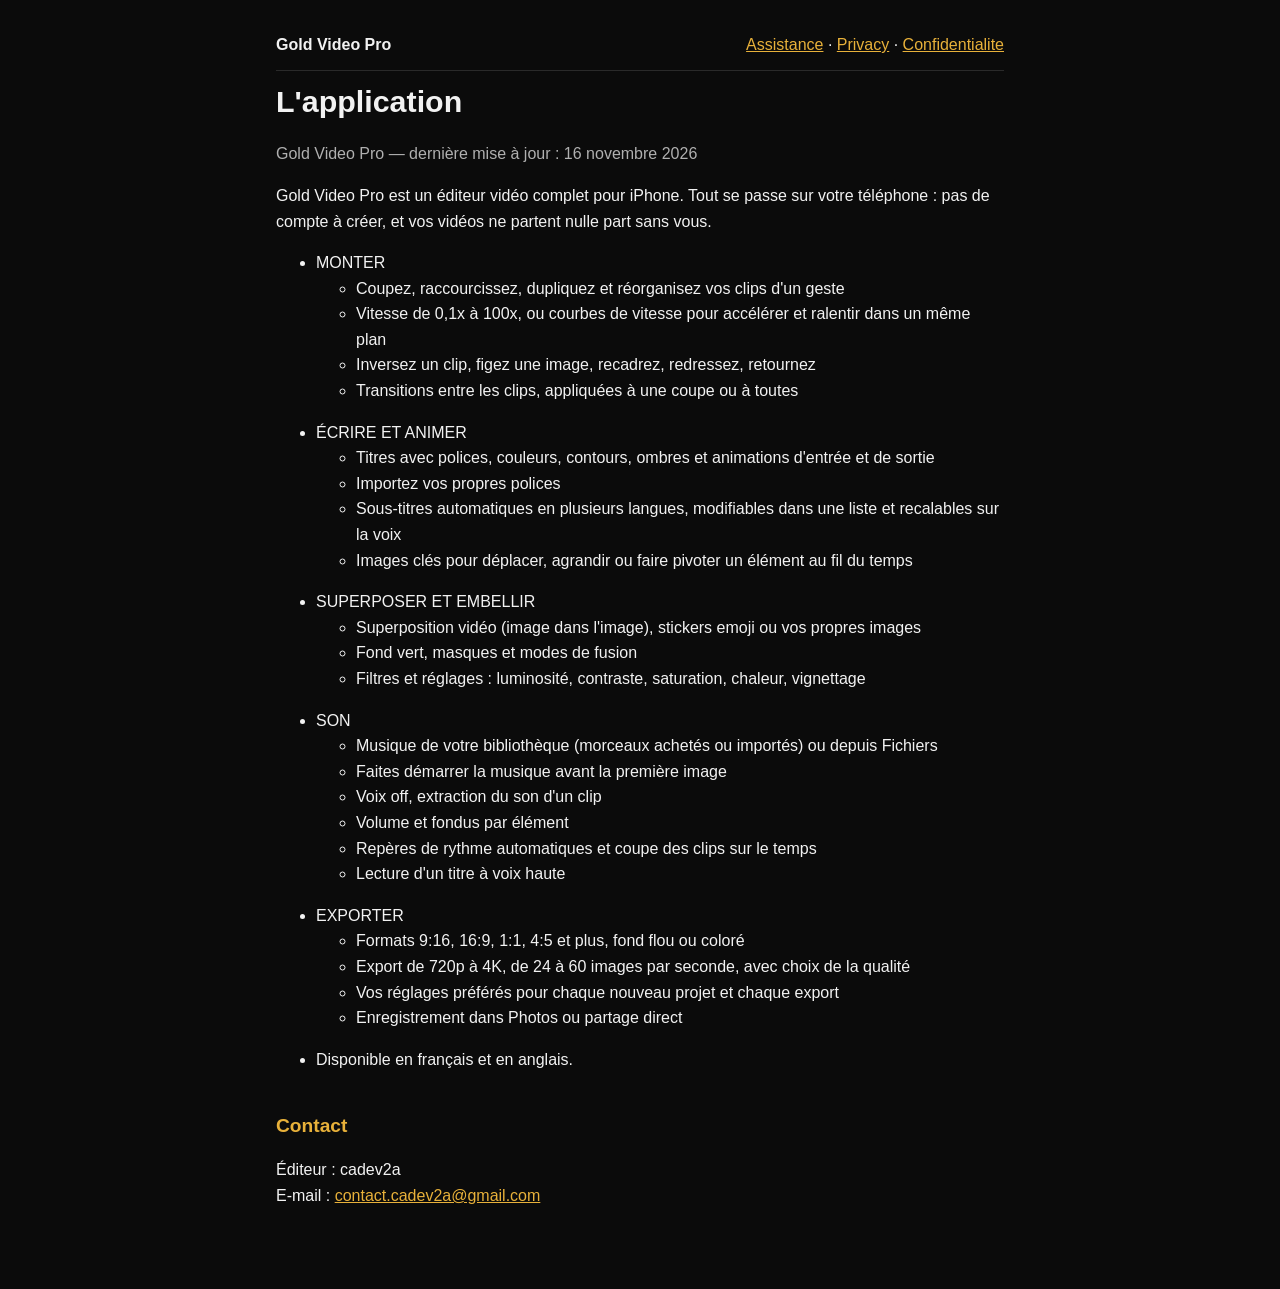
==== index.html @ 45f6d98f "Add files via upload" ====
<!doctype html>
<html lang="fr"><head><meta charset="utf-8"><meta name="viewport" content="width=device-width, initial-scale=1">
<title>Confidentialité — Gold Video Pro</title><style>
:root{--bg:#0b0b0b;--fg:#f2f2f2;--muted:#b0b0b0;--gold:#e8b13a;--line:#2a2a2a}
*{box-sizing:border-box}body{margin:0;background:var(--bg);color:var(--fg);font:16px/1.6 -apple-system,BlinkMacSystemFont,"Segoe UI",Roboto,sans-serif}
main{max-width:760px;margin:0 auto;padding:32px 16px 64px}h1{font-size:1.9rem;margin:.2em 0}h2{font-size:1.2rem;margin-top:2em;color:var(--gold)}
p,li{color:var(--fg)}.muted{color:var(--muted)}a{color:var(--gold)}nav{display:flex;justify-content:space-between;align-items:center;border-bottom:1px solid var(--line);padding-bottom:12px}
.todo{background:#3a2c08;color:#ffe08a;padding:2px 6px;border-radius:4px}
</style></head>
<body><main><nav><strong>Gold Video Pro</strong><span><a href="support.html">Assistance</a> · <a href="privacy.html">Privacy</a> · <a href="confidentialite.html">Confidentialite</a></span></nav>

<h1>L'application</h1>
<p class="muted">Gold Video Pro — dernière mise à jour : 16 novembre 2026</p>
<p>
Gold Video Pro est un éditeur vidéo complet pour iPhone. Tout se passe sur votre téléphone : pas de compte à créer, et vos vidéos ne partent nulle part sans vous.</p>

<ul>
<li>MONTER</li>
<ul>
<li>Coupez, raccourcissez, dupliquez et réorganisez vos clips d'un geste</li>
<li>Vitesse de 0,1x à 100x, ou courbes de vitesse pour accélérer et ralentir dans un même plan</li>
<li>Inversez un clip, figez une image, recadrez, redressez, retournez</li>
<li>Transitions entre les clips, appliquées à une coupe ou à toutes</li></ul></ul>

<ul>
<li>ÉCRIRE ET ANIMER</li>
<ul>
<li>Titres avec polices, couleurs, contours, ombres et animations d'entrée et de sortie</li>
<li>Importez vos propres polices</li>
<li>Sous-titres automatiques en plusieurs langues, modifiables dans une liste et recalables sur la voix</li>
<li>Images clés pour déplacer, agrandir ou faire pivoter un élément au fil du temps</li></ul></ul>

<ul>
<li>SUPERPOSER ET EMBELLIR</li>
<ul>
<li>Superposition vidéo (image dans l'image), stickers emoji ou vos propres images</li>
<li>Fond vert, masques et modes de fusion</li>
<li>Filtres et réglages : luminosité, contraste, saturation, chaleur, vignettage</li></ul></ul>

<ul>
<li>SON</li>
<ul>
<li>Musique de votre bibliothèque (morceaux achetés ou importés) ou depuis Fichiers</li>
<li>Faites démarrer la musique avant la première image</li>
<li>Voix off, extraction du son d'un clip</li>
<li>Volume et fondus par élément</li>
<li>Repères de rythme automatiques et coupe des clips sur le temps</li>
<li>Lecture d'un titre à voix haute</li></ul></ul>

<ul>
<li>EXPORTER</li>
<ul>
<li>Formats 9:16, 16:9, 1:1, 4:5 et plus, fond flou ou coloré</li>
<li>Export de 720p à 4K, de 24 à 60 images par seconde, avec choix de la qualité</li>
<li>Vos réglages préférés pour chaque nouveau projet et chaque export</li>
<li>Enregistrement dans Photos ou partage direct</li></ul></ul>

<ul>
<li>Disponible en français et en anglais.</li></ul>

<h2>Contact</h2>
<p>Éditeur : cadev2a<br>
E-mail : <a href="mailto:contact.cadev2a@gmail.com">contact.cadev2a@gmail.com</a></p>

</main></body></html>
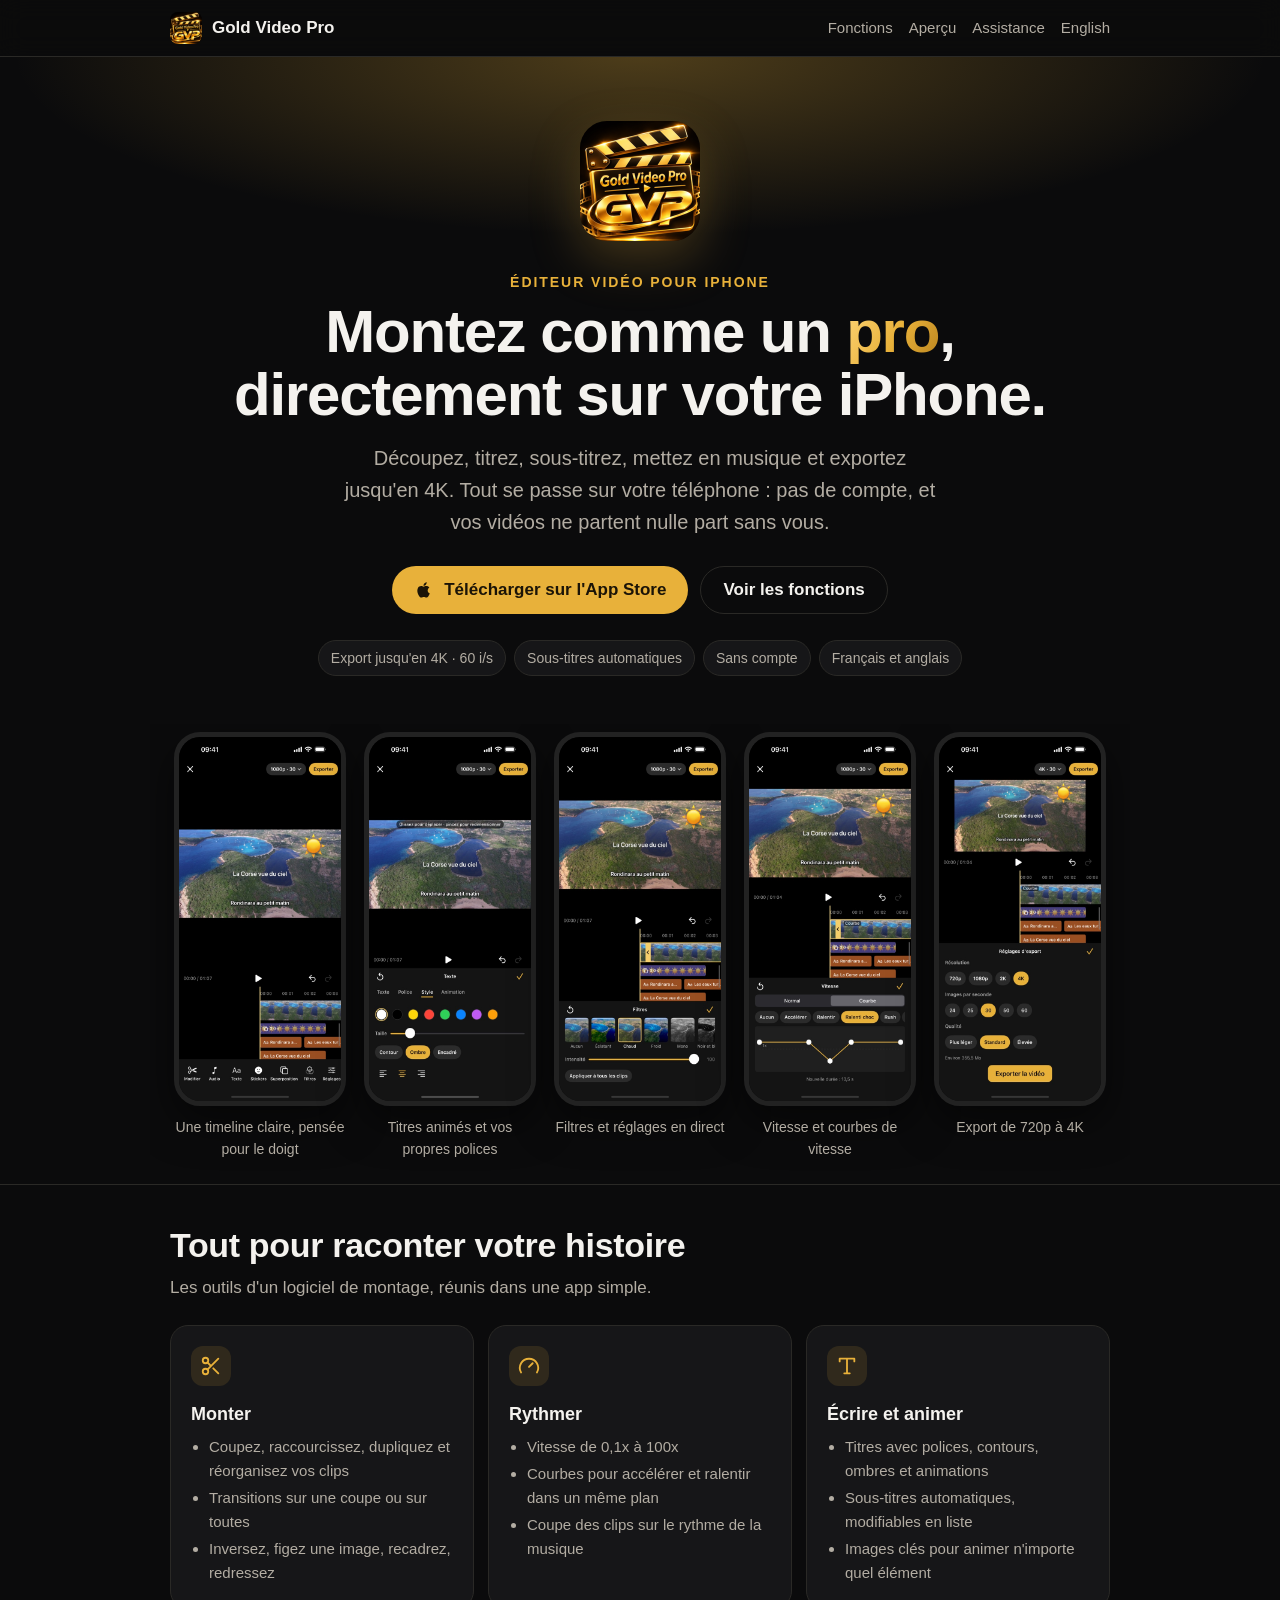
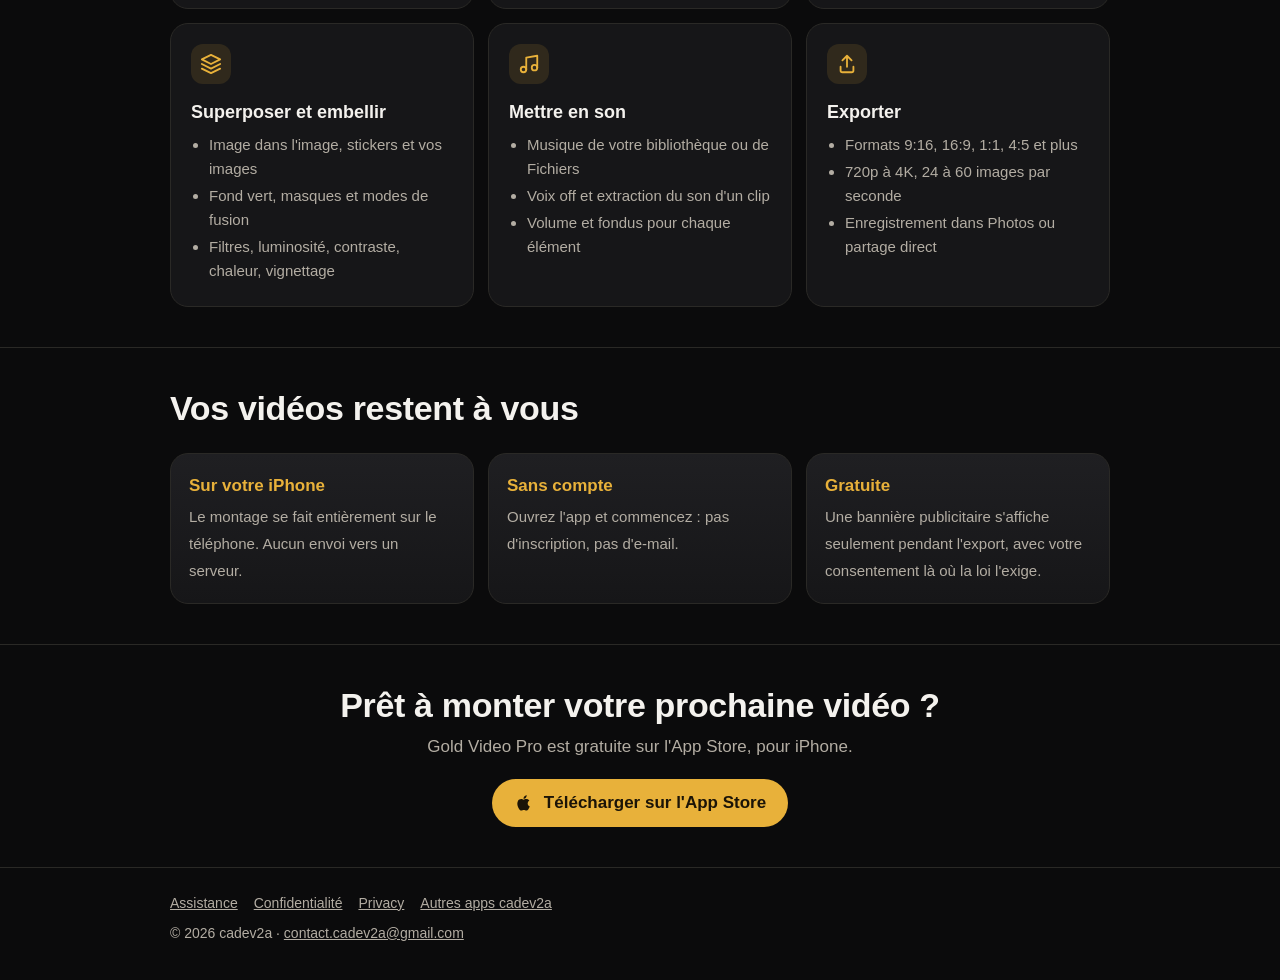
==== commit 8b459ad7: "docs: nouvelle page d'accueil de Gold Video Pro (français et anglais) Co-Authored-By: Claude Opus 5." ====
--- a/index.html
+++ b/index.html
@@ -1,65 +1,77 @@
 <!doctype html>
-<html lang="fr"><head><meta charset="utf-8"><meta name="viewport" content="width=device-width, initial-scale=1">
-<title>Confidentialité — Gold Video Pro</title><style>
-:root{--bg:#0b0b0b;--fg:#f2f2f2;--muted:#b0b0b0;--gold:#e8b13a;--line:#2a2a2a}
-*{box-sizing:border-box}body{margin:0;background:var(--bg);color:var(--fg);font:16px/1.6 -apple-system,BlinkMacSystemFont,"Segoe UI",Roboto,sans-serif}
-main{max-width:760px;margin:0 auto;padding:32px 16px 64px}h1{font-size:1.9rem;margin:.2em 0}h2{font-size:1.2rem;margin-top:2em;color:var(--gold)}
-p,li{color:var(--fg)}.muted{color:var(--muted)}a{color:var(--gold)}nav{display:flex;justify-content:space-between;align-items:center;border-bottom:1px solid var(--line);padding-bottom:12px}
-.todo{background:#3a2c08;color:#ffe08a;padding:2px 6px;border-radius:4px}
-</style></head>
-<body><main><nav><strong>Gold Video Pro</strong><span><a href="support.html">Assistance</a> · <a href="privacy.html">Privacy</a> · <a href="confidentialite.html">Confidentialite</a></span></nav>
+<html lang="fr">
+<head>
+  <meta charset="utf-8">
+  <meta name="viewport" content="width=device-width, initial-scale=1">
+  <title>Gold Video Pro – Montage vidéo sur iPhone</title>
+  <meta name="description" content="Gold Video Pro, l&#x27;éditeur vidéo complet pour iPhone : découpe, titres, sous-titres automatiques, musique, filtres, export jusqu&#x27;en 4K. Tout reste sur votre téléphone, sans compte.">
+  <meta name="theme-color" content="#0b0b0c">
+  <meta property="og:title" content="Gold Video Pro – Montage vidéo sur iPhone">
+  <meta property="og:description" content="Gold Video Pro, l&#x27;éditeur vidéo complet pour iPhone : découpe, titres, sous-titres automatiques, musique, filtres, export jusqu&#x27;en 4K. Tout reste sur votre téléphone, sans compte.">
+  <meta property="og:image" content="https://cadev2a.github.io/GoldVideoPro/img/icon-240.png">
+  <meta name="apple-itunes-app" content="app-id=6833085219">
+  <link rel="alternate" hreflang="fr" href="https://cadev2a.github.io/GoldVideoPro/index.html">
+  <link rel="alternate" hreflang="en" href="https://cadev2a.github.io/GoldVideoPro/en.html">
+  <link rel="icon" href="img/icon-192.png">
+  <link rel="apple-touch-icon" href="img/apple-touch-icon.png">
+  <link rel="stylesheet" href="style.css">
+</head>
+<body>
+  <header class="top">
+    <div class="wrap">
+      <a class="brand" href="index.html"><img src="img/icon-192.png" alt="">Gold Video Pro</a>
+      <nav><a href="#fonctions" class="hide-sm">Fonctions</a><a href="#apercu" class="hide-sm">Aperçu</a><a href="support.html">Assistance</a><a href="en.html" hreflang="en">English</a></nav>
+    </div>
+  </header>
 
-<h1>L'application</h1>
-<p class="muted">Gold Video Pro — dernière mise à jour : 16 novembre 2026</p>
-<p>
-Gold Video Pro est un éditeur vidéo complet pour iPhone. Tout se passe sur votre téléphone : pas de compte à créer, et vos vidéos ne partent nulle part sans vous.</p>
+  <main>
+    <section class="hero">
+      <div class="wrap">
+        <img class="icon" src="img/icon-240.png" alt="Icône de Gold Video Pro" width="120" height="120">
+        <p class="eyebrow">Éditeur vidéo pour iPhone</p>
+        <h1>Montez comme un <span>pro</span>,<br>directement sur votre iPhone.</h1>
+        <p class="lead">Découpez, titrez, sous-titrez, mettez en musique et exportez jusqu&#x27;en 4K. Tout se passe sur votre téléphone : pas de compte, et vos vidéos ne partent nulle part sans vous.</p>
+        <div class="cta">
+          <a class="btn btn-primary" href="https://apps.apple.com/fr/app/gold-video-pro/id6833085219"><svg viewBox="0 0 24 24" fill="currentColor" aria-hidden="true"><path d="M16.4 12.6c0-2.4 2-3.5 2-3.6-1.1-1.6-2.8-1.8-3.4-1.8-1.4-.2-2.8.8-3.5.8-.7 0-1.8-.8-3-.8-1.5 0-3 .9-3.8 2.3-1.6 2.8-.4 7 1.2 9.3.8 1.1 1.7 2.4 2.9 2.3 1.2 0 1.6-.7 3-.7s1.8.7 3 .7c1.3 0 2.1-1.1 2.8-2.3.9-1.3 1.3-2.6 1.3-2.6s-2.5-1-2.5-3.6zM14.2 5.6c.6-.8 1.1-1.9 1-3-1 0-2.1.7-2.8 1.5-.6.7-1.1 1.8-1 2.9 1.1.1 2.1-.6 2.8-1.4z"/></svg>Télécharger sur l&#x27;App Store</a>
+          <a class="btn btn-ghost" href="#fonctions">Voir les fonctions</a>
+        </div>
+        <ul class="chips"><li>Export jusqu&#x27;en 4K · 60 i/s</li><li>Sous-titres automatiques</li><li>Sans compte</li><li>Français et anglais</li></ul>
+      </div>
+    </section>
 
-<ul>
-<li>MONTER</li>
-<ul>
-<li>Coupez, raccourcissez, dupliquez et réorganisez vos clips d'un geste</li>
-<li>Vitesse de 0,1x à 100x, ou courbes de vitesse pour accélérer et ralentir dans un même plan</li>
-<li>Inversez un clip, figez une image, recadrez, redressez, retournez</li>
-<li>Transitions entre les clips, appliquées à une coupe ou à toutes</li></ul></ul>
+    <section id="apercu" class="wrap" aria-label="Aperçu">
+      <div class="shots"><figure><img src="img/fr-1-editor.jpg" alt="Une timeline claire, pensée pour le doigt" loading="lazy" width="540" height="1173"><figcaption>Une timeline claire, pensée pour le doigt</figcaption></figure><figure><img src="img/fr-3-text.jpg" alt="Titres animés et vos propres polices" loading="lazy" width="540" height="1173"><figcaption>Titres animés et vos propres polices</figcaption></figure><figure><img src="img/fr-4-filters.jpg" alt="Filtres et réglages en direct" loading="lazy" width="540" height="1173"><figcaption>Filtres et réglages en direct</figcaption></figure><figure><img src="img/fr-5-speed.jpg" alt="Vitesse et courbes de vitesse" loading="lazy" width="540" height="1173"><figcaption>Vitesse et courbes de vitesse</figcaption></figure><figure><img src="img/fr-6-export.jpg" alt="Export de 720p à 4K" loading="lazy" width="540" height="1173"><figcaption>Export de 720p à 4K</figcaption></figure></div>
+    </section>
 
-<ul>
-<li>ÉCRIRE ET ANIMER</li>
-<ul>
-<li>Titres avec polices, couleurs, contours, ombres et animations d'entrée et de sortie</li>
-<li>Importez vos propres polices</li>
-<li>Sous-titres automatiques en plusieurs langues, modifiables dans une liste et recalables sur la voix</li>
-<li>Images clés pour déplacer, agrandir ou faire pivoter un élément au fil du temps</li></ul></ul>
+    <section id="fonctions" class="block">
+      <div class="wrap">
+        <h2>Tout pour raconter votre histoire</h2>
+        <p class="muted">Les outils d&#x27;un logiciel de montage, réunis dans une app simple.</p>
+        <div class="features"><article class="feature"><div class="ico" aria-hidden="true"><svg viewBox="0 0 24 24" fill="none" stroke="currentColor" stroke-width="2" stroke-linecap="round" stroke-linejoin="round"><circle cx="6" cy="6" r="3"/><circle cx="6" cy="18" r="3"/><path d="M20 4 8.1 15.9M14.5 14.5 20 20M8.1 8.1 12 12"/></svg></div><h3>Monter</h3><ul><li>Coupez, raccourcissez, dupliquez et réorganisez vos clips</li><li>Transitions sur une coupe ou sur toutes</li><li>Inversez, figez une image, recadrez, redressez</li></ul></article><article class="feature"><div class="ico" aria-hidden="true"><svg viewBox="0 0 24 24" fill="none" stroke="currentColor" stroke-width="2" stroke-linecap="round" stroke-linejoin="round"><path d="M12 13l4-4"/><path d="M3.3 19a10 10 0 1 1 17.4 0"/></svg></div><h3>Rythmer</h3><ul><li>Vitesse de 0,1x à 100x</li><li>Courbes pour accélérer et ralentir dans un même plan</li><li>Coupe des clips sur le rythme de la musique</li></ul></article><article class="feature"><div class="ico" aria-hidden="true"><svg viewBox="0 0 24 24" fill="none" stroke="currentColor" stroke-width="2" stroke-linecap="round" stroke-linejoin="round"><path d="M4 7V4h16v3M9 20h6M12 4v16"/></svg></div><h3>Écrire et animer</h3><ul><li>Titres avec polices, contours, ombres et animations</li><li>Sous-titres automatiques, modifiables en liste</li><li>Images clés pour animer n&#x27;importe quel élément</li></ul></article><article class="feature"><div class="ico" aria-hidden="true"><svg viewBox="0 0 24 24" fill="none" stroke="currentColor" stroke-width="2" stroke-linecap="round" stroke-linejoin="round"><path d="m12 2 10 5-10 5L2 7l10-5z"/><path d="m2 17 10 5 10-5M2 12l10 5 10-5"/></svg></div><h3>Superposer et embellir</h3><ul><li>Image dans l&#x27;image, stickers et vos images</li><li>Fond vert, masques et modes de fusion</li><li>Filtres, luminosité, contraste, chaleur, vignettage</li></ul></article><article class="feature"><div class="ico" aria-hidden="true"><svg viewBox="0 0 24 24" fill="none" stroke="currentColor" stroke-width="2" stroke-linecap="round" stroke-linejoin="round"><path d="M9 18V5l12-2v13"/><circle cx="6" cy="18" r="3"/><circle cx="18" cy="16" r="3"/></svg></div><h3>Mettre en son</h3><ul><li>Musique de votre bibliothèque ou de Fichiers</li><li>Voix off et extraction du son d&#x27;un clip</li><li>Volume et fondus pour chaque élément</li></ul></article><article class="feature"><div class="ico" aria-hidden="true"><svg viewBox="0 0 24 24" fill="none" stroke="currentColor" stroke-width="2" stroke-linecap="round" stroke-linejoin="round"><path d="M12 3v12M7 8l5-5 5 5"/><path d="M5 15v4a2 2 0 0 0 2 2h10a2 2 0 0 0 2-2v-4"/></svg></div><h3>Exporter</h3><ul><li>Formats 9:16, 16:9, 1:1, 4:5 et plus</li><li>720p à 4K, 24 à 60 images par seconde</li><li>Enregistrement dans Photos ou partage direct</li></ul></article></div>
+      </div>
+    </section>
 
-<ul>
-<li>SUPERPOSER ET EMBELLIR</li>
-<ul>
-<li>Superposition vidéo (image dans l'image), stickers emoji ou vos propres images</li>
-<li>Fond vert, masques et modes de fusion</li>
-<li>Filtres et réglages : luminosité, contraste, saturation, chaleur, vignettage</li></ul></ul>
+    <section class="block">
+      <div class="wrap">
+        <h2>Vos vidéos restent à vous</h2>
+        <div class="promise"><div><strong>Sur votre iPhone</strong><span>Le montage se fait entièrement sur le téléphone. Aucun envoi vers un serveur.</span></div><div><strong>Sans compte</strong><span>Ouvrez l&#x27;app et commencez : pas d&#x27;inscription, pas d&#x27;e-mail.</span></div><div><strong>Gratuite</strong><span>Une bannière publicitaire s&#x27;affiche seulement pendant l&#x27;export, avec votre consentement là où la loi l&#x27;exige.</span></div></div>
+      </div>
+    </section>
 
-<ul>
-<li>SON</li>
-<ul>
-<li>Musique de votre bibliothèque (morceaux achetés ou importés) ou depuis Fichiers</li>
-<li>Faites démarrer la musique avant la première image</li>
-<li>Voix off, extraction du son d'un clip</li>
-<li>Volume et fondus par élément</li>
-<li>Repères de rythme automatiques et coupe des clips sur le temps</li>
-<li>Lecture d'un titre à voix haute</li></ul></ul>
+    <section class="block final">
+      <div class="wrap">
+        <h2>Prêt à monter votre prochaine vidéo ?</h2>
+        <p class="muted">Gold Video Pro est gratuite sur l&#x27;App Store, pour iPhone.</p>
+        <div class="cta"><a class="btn btn-primary" href="https://apps.apple.com/fr/app/gold-video-pro/id6833085219"><svg viewBox="0 0 24 24" fill="currentColor" aria-hidden="true"><path d="M16.4 12.6c0-2.4 2-3.5 2-3.6-1.1-1.6-2.8-1.8-3.4-1.8-1.4-.2-2.8.8-3.5.8-.7 0-1.8-.8-3-.8-1.5 0-3 .9-3.8 2.3-1.6 2.8-.4 7 1.2 9.3.8 1.1 1.7 2.4 2.9 2.3 1.2 0 1.6-.7 3-.7s1.8.7 3 .7c1.3 0 2.1-1.1 2.8-2.3.9-1.3 1.3-2.6 1.3-2.6s-2.5-1-2.5-3.6zM14.2 5.6c.6-.8 1.1-1.9 1-3-1 0-2.1.7-2.8 1.5-.6.7-1.1 1.8-1 2.9 1.1.1 2.1-.6 2.8-1.4z"/></svg>Télécharger sur l&#x27;App Store</a></div>
+      </div>
+    </section>
+  </main>
 
-<ul>
-<li>EXPORTER</li>
-<ul>
-<li>Formats 9:16, 16:9, 1:1, 4:5 et plus, fond flou ou coloré</li>
-<li>Export de 720p à 4K, de 24 à 60 images par seconde, avec choix de la qualité</li>
-<li>Vos réglages préférés pour chaque nouveau projet et chaque export</li>
-<li>Enregistrement dans Photos ou partage direct</li></ul></ul>
-
-<ul>
-<li>Disponible en français et en anglais.</li></ul>
-
-<h2>Contact</h2>
-<p>Éditeur : cadev2a<br>
-E-mail : <a href="mailto:contact.cadev2a@gmail.com">contact.cadev2a@gmail.com</a></p>
-
-</main></body></html>
+  <footer>
+    <div class="wrap">
+      <nav><a href="support.html">Assistance</a><a href="confidentialite.html">Confidentialité</a><a href="privacy.html">Privacy</a><a href="../">Autres apps cadev2a</a></nav>
+      © 2026 cadev2a · <a href="mailto:contact.cadev2a@gmail.com">contact.cadev2a@gmail.com</a>
+    </div>
+  </footer>
+</body>
+</html>
--- a/style.css
+++ b/style.css
@@ -0,0 +1,96 @@
+/* Gold Video Pro – pages web. Mêmes repères que les autres apps cadev2a, aux couleurs de l'app. */
+:root {
+  color-scheme: dark;
+  --bg: #0b0b0c;
+  --surface: #161618;
+  --surface-2: #1f1f22;
+  --text: #f4f2ee;
+  --muted: #b3ada3;
+  --line: #2a2926;
+  --gold: #e8b13a;
+  --gold-2: #ffd77a;
+  --radius: 18px;
+}
+
+* { box-sizing: border-box; }
+html { scroll-behavior: smooth; }
+body {
+  margin: 0;
+  background: var(--bg);
+  color: var(--text);
+  font: 17px/1.6 -apple-system, BlinkMacSystemFont, "Segoe UI", Roboto, "Helvetica Neue", Arial, sans-serif;
+  -webkit-text-size-adjust: 100%;
+}
+a { color: var(--gold); }
+a:hover { text-decoration-thickness: 2px; }
+img { max-width: 100%; }
+.wrap { max-width: 980px; margin: 0 auto; padding: 0 20px; }
+
+/* En-tête */
+header.top { position: sticky; top: 0; z-index: 10; background: rgba(11,11,12,.82); backdrop-filter: blur(12px); -webkit-backdrop-filter: blur(12px); border-bottom: 1px solid var(--line); }
+header.top .wrap { display: flex; align-items: center; justify-content: space-between; gap: 12px; padding-top: 12px; padding-bottom: 12px; }
+.brand { display: flex; align-items: center; gap: 10px; color: var(--text); text-decoration: none; font-weight: 600; }
+.brand img { width: 32px; height: 32px; border-radius: 8px; }
+.top nav { display: flex; gap: 16px; font-size: 15px; }
+.top nav a { color: var(--muted); text-decoration: none; }
+.top nav a:hover { color: var(--text); }
+
+/* Accroche */
+.hero { position: relative; text-align: center; padding: 64px 0 40px; overflow: hidden; }
+.hero::before {
+  content: ""; position: absolute; inset: -40% -20% auto; height: 520px; z-index: -1;
+  background: radial-gradient(closest-side, rgba(232,177,58,.30), rgba(232,177,58,0) 70%);
+}
+.hero .icon { width: 120px; height: 120px; border-radius: 27px; box-shadow: 0 18px 50px rgba(232,177,58,.25); }
+.eyebrow { margin: 22px 0 6px; color: var(--gold); font-size: 14px; letter-spacing: .14em; text-transform: uppercase; font-weight: 600; }
+.hero h1 { margin: 0; font-size: clamp(36px, 7vw, 60px); line-height: 1.05; letter-spacing: -.02em; }
+.hero h1 span { background: linear-gradient(120deg, var(--gold-2), var(--gold) 55%, #b9831d); -webkit-background-clip: text; background-clip: text; color: transparent; }
+.lead { max-width: 600px; margin: 16px auto 0; font-size: 20px; color: var(--muted); }
+.cta { display: flex; gap: 12px; justify-content: center; flex-wrap: wrap; margin-top: 28px; }
+.btn { display: inline-flex; align-items: center; gap: 10px; min-height: 48px; padding: 0 22px; border-radius: 999px; font-weight: 600; text-decoration: none; }
+.btn-primary { background: var(--gold); color: #1b1407; }
+.btn-primary:hover { background: var(--gold-2); }
+.btn-ghost { border: 1px solid var(--line); color: var(--text); }
+.btn-ghost:hover { border-color: var(--gold); }
+.btn svg { width: 20px; height: 20px; }
+.chips { display: flex; flex-wrap: wrap; gap: 8px; justify-content: center; margin: 26px 0 0; padding: 0; list-style: none; }
+.chips li { padding: 6px 12px; border-radius: 999px; background: var(--surface); border: 1px solid var(--line); color: var(--muted); font-size: 14px; }
+
+/* Captures */
+.shots { display: flex; justify-content: safe center; gap: 18px; overflow-x: auto; scroll-snap-type: x mandatory; padding: 8px 20px 24px; margin: 8px -20px 0; scrollbar-width: none; }
+.shots::-webkit-scrollbar { display: none; }
+.shots figure { flex: 0 0 auto; width: 172px; margin: 0; scroll-snap-align: center; text-align: center; }
+.shots img { display: block; width: 100%; height: auto; aspect-ratio: 1320 / 2868; border-radius: 26px; border: 5px solid #222; background: #000; box-shadow: 0 16px 40px rgba(0,0,0,.5); }
+.shots figcaption { margin-top: 10px; font-size: 14px; color: var(--muted); }
+
+/* Sections */
+section.block { padding: 40px 0; border-top: 1px solid var(--line); }
+h2 { font-size: clamp(26px, 4vw, 34px); line-height: 1.2; margin: 0 0 8px; letter-spacing: -.01em; }
+h2 + p.muted { margin-top: 0; }
+.muted { color: var(--muted); }
+.features { display: grid; grid-template-columns: repeat(auto-fit, minmax(260px, 1fr)); gap: 14px; margin-top: 24px; }
+.feature { background: var(--surface); border: 1px solid var(--line); border-radius: var(--radius); padding: 20px; }
+.feature .ico { width: 40px; height: 40px; border-radius: 12px; display: grid; place-items: center; background: rgba(232,177,58,.12); color: var(--gold); }
+.feature .ico svg { width: 22px; height: 22px; }
+.feature h3 { margin: 14px 0 6px; font-size: 18px; }
+.feature ul { margin: 0; padding-left: 18px; color: var(--muted); font-size: 15px; }
+.feature li { margin: 3px 0; }
+
+.promise { display: grid; grid-template-columns: repeat(auto-fit, minmax(200px, 1fr)); gap: 14px; margin-top: 24px; }
+.promise div { padding: 18px; border-radius: var(--radius); background: linear-gradient(180deg, var(--surface-2), var(--surface)); border: 1px solid var(--line); }
+.promise strong { display: block; color: var(--gold); font-size: 17px; margin-bottom: 4px; }
+.promise span { color: var(--muted); font-size: 15px; }
+
+.final { text-align: center; }
+.final .cta { margin-top: 18px; }
+
+footer { border-top: 1px solid var(--line); padding: 24px 0 36px; font-size: 14px; color: var(--muted); }
+footer a { color: var(--muted); }
+footer nav { display: flex; flex-wrap: wrap; gap: 16px; margin-bottom: 8px; }
+
+@media (max-width: 520px) {
+  .top nav a.hide-sm { display: none; }
+  .hero { padding-top: 44px; }
+  .lead { font-size: 18px; }
+  .shots figure { width: 190px; }
+}
